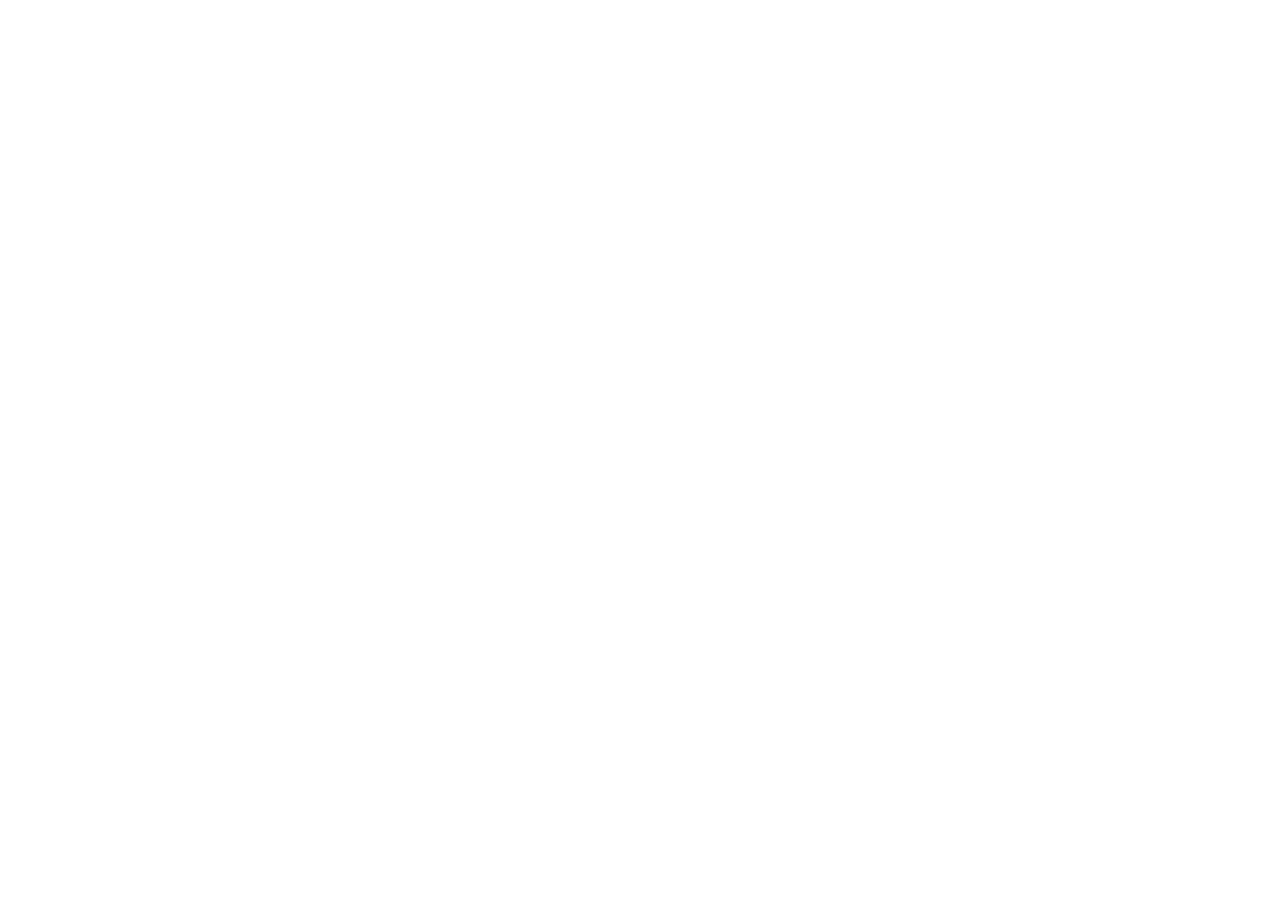
==== views/institucional.html @ dc15b399 "intitucional" ====
<!DOCTYPE html>
<html lang="en">
<head>
    <meta charset="UTF-8">
    <meta name="viewport" content="width=device-width, initial-scale=1.0">
    <title>Document</title>
    <link rel="stylesheet" href="../assets/institucional/style_inst.css">
</head>
<body>
    
</body>
</html>
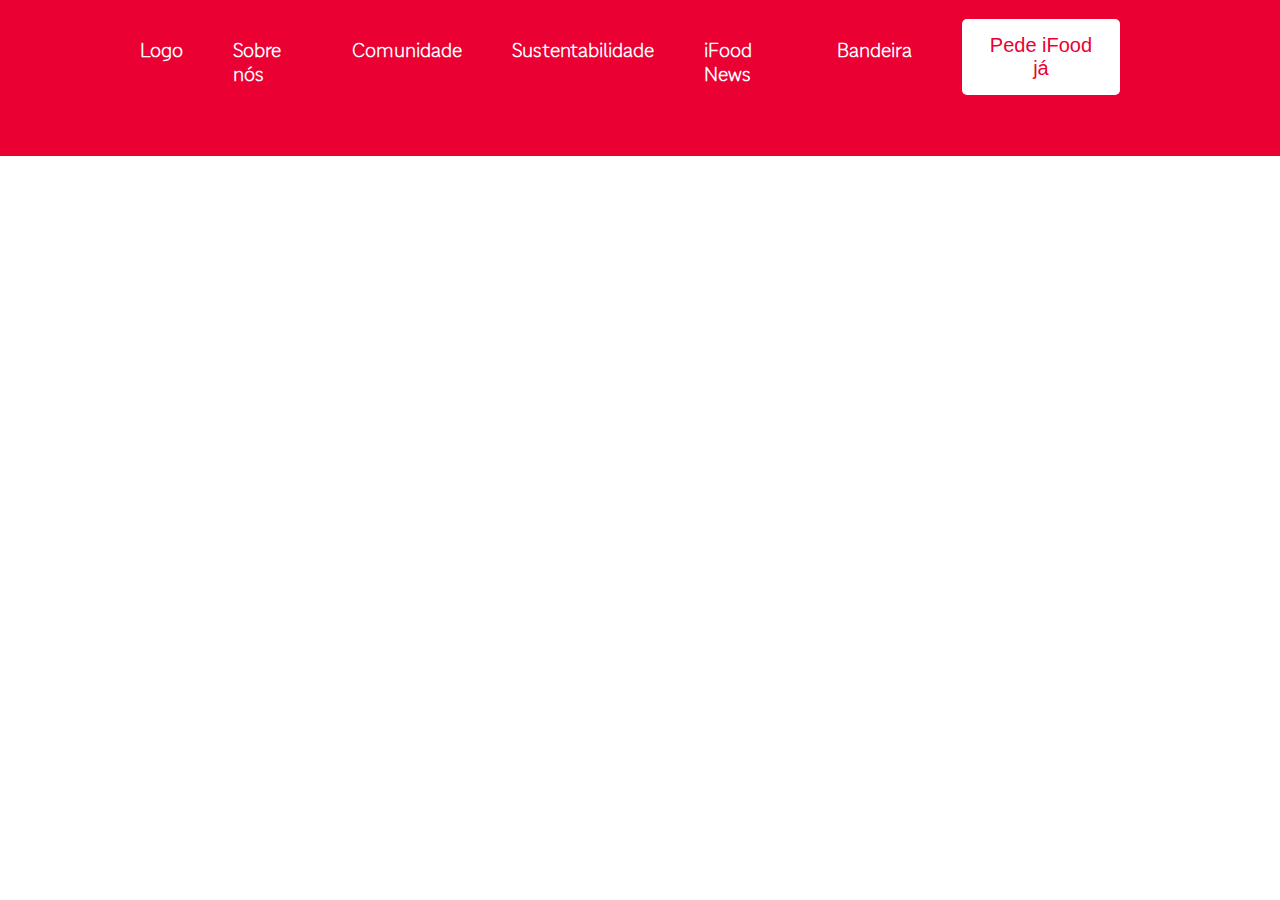
==== commit cc2f3b6a: "iniciando a página institucional" ====
--- a/views/institucional.html
+++ b/views/institucional.html
@@ -1,12 +1,43 @@
 <!DOCTYPE html>
 <html lang="en">
+
 <head>
     <meta charset="UTF-8">
     <meta name="viewport" content="width=device-width, initial-scale=1.0">
     <title>Document</title>
     <link rel="stylesheet" href="../assets/institucional/style_inst.css">
 </head>
+
 <body>
-    
+
+    <!--NAVBAR DA PÁGINA-->
+    <header>
+        <section>
+            <nav class="headerNavBar">
+                <div class="">
+                    <ul class="navbarLista">
+                        <li class="itens">Logo</li>
+                        <li class="itens">Sobre nós</li>
+                        <li class="itens">Comunidade</li>
+                        <li class="itens">Sustentabilidade</li>
+                        <li class="itens">iFood News</li>
+                        <li class="itens">Bandeira</li>
+                    </ul>
+                </div>
+                <div class="divBtnIfood">
+                    <button class="btnIfood">Pede iFood já</button>
+                </div>
+            </nav>
+        </section>
+    </header>
+
+    <!--CORPO PRINCIPAL DO SITE-->
+    <main>
+        <section>
+            
+        </section>
+    </main>
+
 </body>
+
 </html>--- a/assets/institucional/style_inst.css
+++ b/assets/institucional/style_inst.css
@@ -0,0 +1,56 @@
+body{
+    margin: 0;
+}
+
+.navbarLista{
+    display: flex;
+    margin-left: 90px;
+    margin-top: 4%;
+    font-family: 'fonteNav';
+    font-weight: bold;
+}
+
+.headerNavBar{
+    background-color: #eb0033;
+    padding: 0px 10px 50px 10px;
+}
+
+nav{
+    display: flex;
+    justify-content: space-between;
+    color: white;
+    font-size: 20px;
+}
+
+li{
+    list-style: none;
+}
+
+.itens{
+    margin-right: 50px;
+}
+
+.divBtnIfood{
+    margin-top: 1.5%;
+    margin-right: 150px;
+}
+
+.btnIfood{
+    padding: 15px 20px 15px 20px;
+    color: #eb0033;
+    background-color: white;
+    font-size: 20px;
+    border: none;
+    border-radius: 5px;
+    transition: 0.5s;
+}
+
+.btnIfood:hover{
+    background-color: #f78da7;
+    cursor: pointer;
+}
+
+@font-face {
+    font-family: 'fonteNav';
+    src: url('../fonts/iFoodRCTextos-Thin.ttf') format('woff2')
+}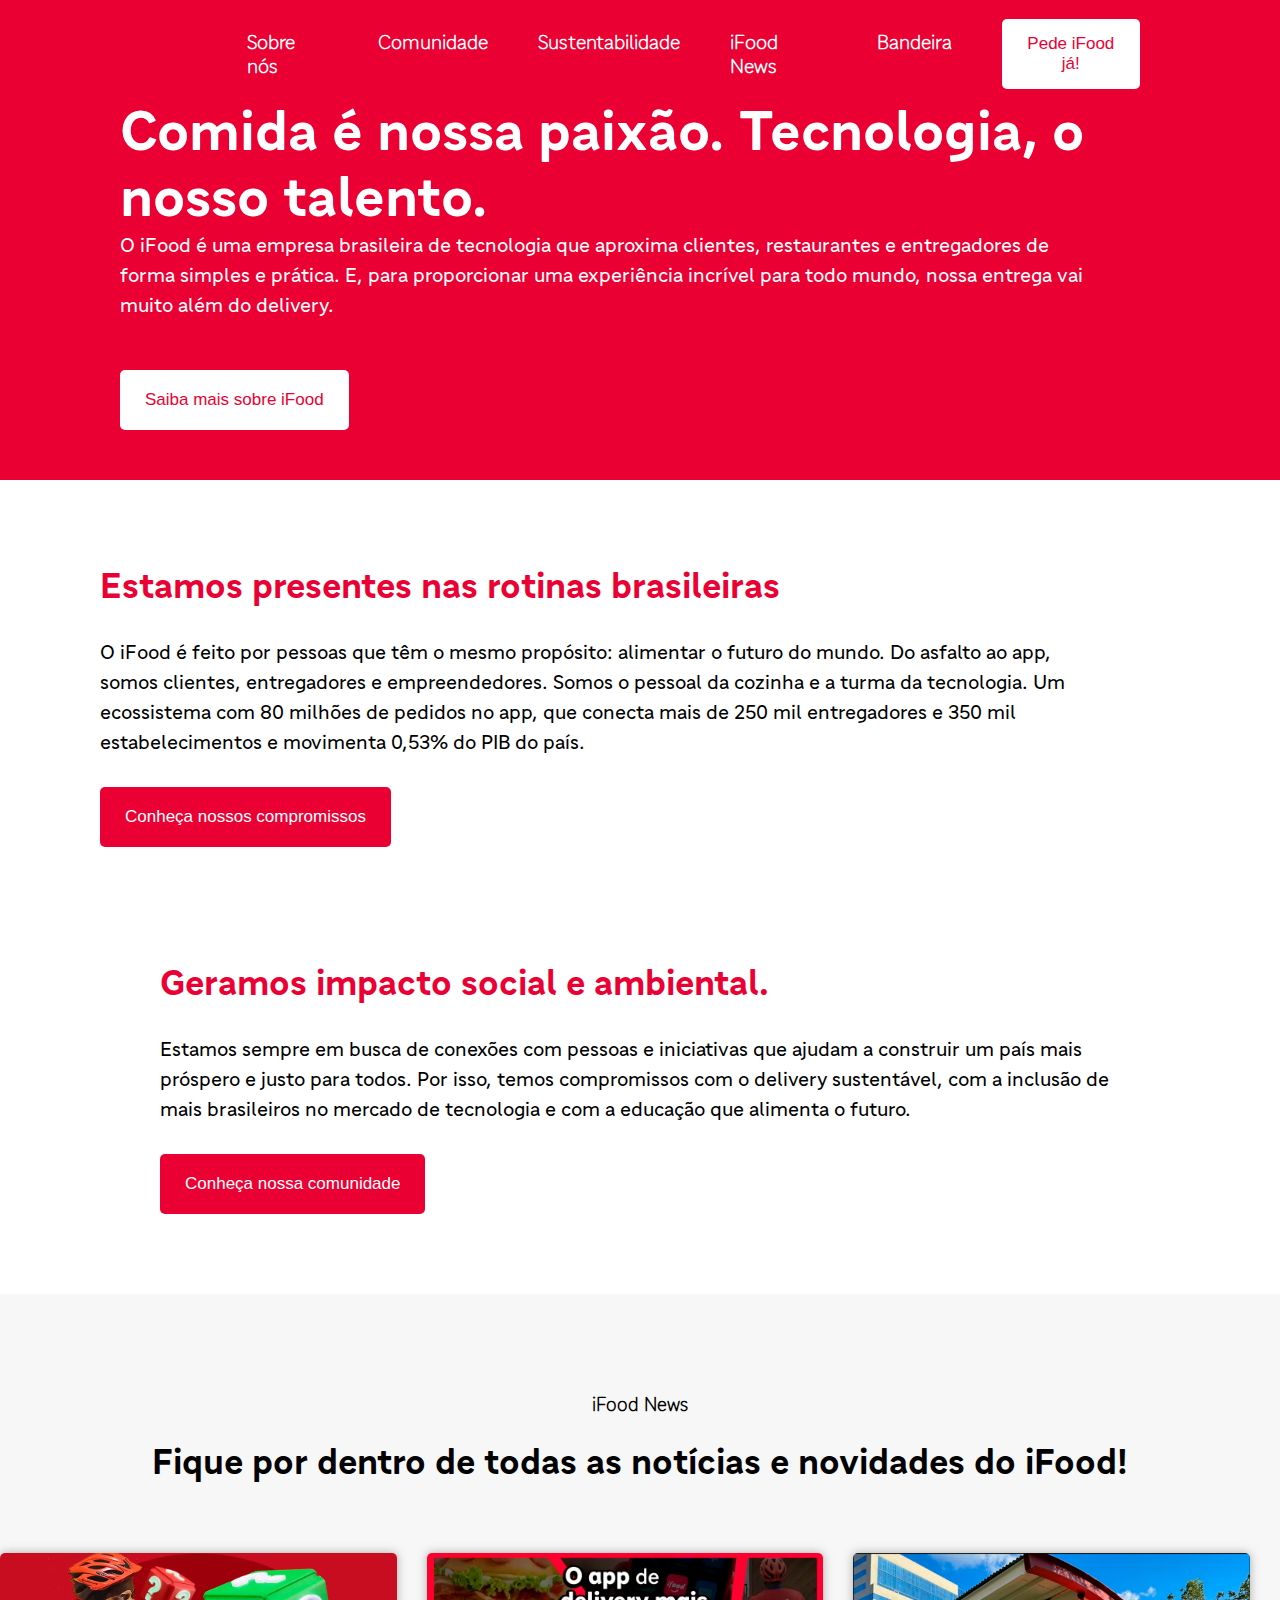
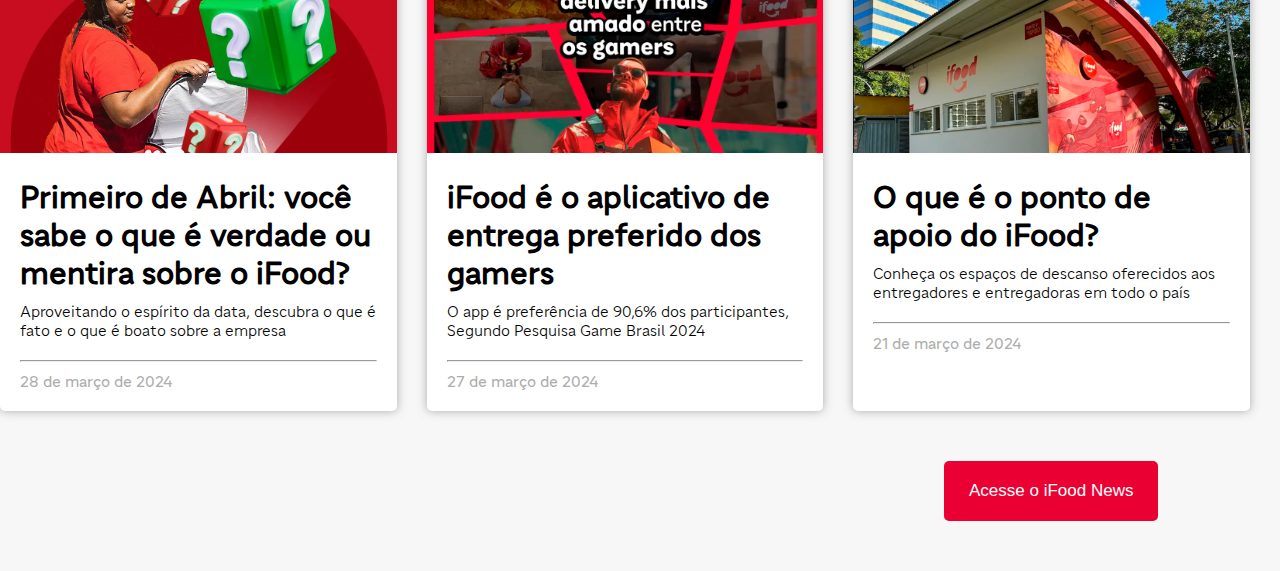
==== commit f4333a26: "site institucional quase pronto" ====
--- a/views/institucional.html
+++ b/views/institucional.html
@@ -1,5 +1,5 @@
 <!DOCTYPE html>
-<html lang="en">
+<html lang="pt-br">
 
 <head>
     <meta charset="UTF-8">
@@ -16,16 +16,18 @@
             <nav class="headerNavBar">
                 <div class="">
                     <ul class="navbarLista">
-                        <li class="itens">Logo</li>
-                        <li class="itens">Sobre nós</li>
-                        <li class="itens">Comunidade</li>
-                        <li class="itens">Sustentabilidade</li>
-                        <li class="itens">iFood News</li>
-                        <li class="itens">Bandeira</li>
+                        <li class="itens logo"><img
+                                src="https://institucional.ifood.com.br/wp-content/uploads/2023/09/logoifoodbrancoAtivo-1.svg"
+                                alt=""></a></li>
+                        <li class="itens d-none_celular">Sobre nós</li>
+                        <li class="itens d-none_celular">Comunidade</li>
+                        <li class="itens d-none_celular">Sustentabilidade</li>
+                        <li class="itens d-none_celular">iFood News</li>
+                        <li class="itens d-none_celular">Bandeira</li>
                     </ul>
                 </div>
                 <div class="divBtnIfood">
-                    <button class="btnIfood">Pede iFood já</button>
+                    <button class="btnIfood">Pede iFood já!</button>
                 </div>
             </nav>
         </section>
@@ -33,11 +35,221 @@
 
     <!--CORPO PRINCIPAL DO SITE-->
     <main>
-        <section>
-            
-        </section>
+
+        <section style="background-color: #eb0033;">
+            <div class="primeiraDivMain d-none_celular">
+                <div class="divTitulosMain">
+                    <div>
+                        <h1 class="TituloMain" style="margin: 0;">Comida é nossa paixão. Tecnologia, o nosso
+                            talento.</h1>
+                    </div>
+                    <div style="margin-bottom: 50px;">
+                        <p class="descricaoPrimeiroTitulo" style="margin: 0;">O iFood é uma empresa brasileira de
+                            tecnologia que aproxima clientes, restaurantes e
+                            entregadores de forma simples e prática. E, para proporcionar uma experiência incrível
+                            para
+                            todo mundo, nossa entrega vai muito além do delivery.</p>
+                    </div>
+                    <div style="margin-bottom: 50px;">
+                        <button class="btnSaibaMais">Saiba mais sobre iFood</button>
+                    </div>
+                </div>
+                <div>
+                    <img src="https://institucional.ifood.com.br/wp-content/uploads/2023/10/hero_home2.webp" alt="">
+                </div>
+            </div>
+
+            <!--abaixo exibe só para celular-->
+            <div class="block-cel d-none-desktop">
+                <div class="primeiraDivMain">
+                    <div>
+                        <img class="img-cel"" src="
+                            https://institucional.ifood.com.br/wp-content/uploads/2023/10/hero_home2.webp" alt="">
+                    </div>
+                    <div class="divTitulosMain">
+                        <div>
+                            <h1 class="TituloMain" style="margin: 0; margin-bottom: 50px;">Comida é nossa paixão.
+                                Tecnologia, o nosso
+                                talento.</h1>
+                        </div>
+                        <div>
+                            <div cl style="margin-bottom: 50px;">
+                                <p class="descricaoPrimeiroTitulo" style="margin: 0;">O iFood é uma empresa
+                                    brasileira de
+                                    tecnologia que aproxima clientes, restaurantes e
+                                    entregadores de forma simples e prática. E, para proporcionar uma experiência
+                                    incrível
+                                    para
+                                    todo mundo, nossa entrega vai muito além do delivery.</p>
+                            </div>
+                            <div style="margin-bottom: 50px;">
+                                <button class="btnSaibaMais">Saiba mais sobre iFood</button>
+                            </div>
+                        </div>
+                    </div>
+                </div>
+            </div>
+            <!--acima exibe só para celular-->
+        </section>
+
+        <section>
+            <div class="d-none_celular">
+                <div class="segundaDivMain">
+                    <div class="divSegundoTitulosMain">
+                        <div>
+                            <h1 class="segundoTituloMain" style="margin: 0;">Estamos presentes nas rotinas
+                                brasileiras
+                            </h1>
+                        </div>
+                        <div style="margin-bottom: 30px;  margin-top: 30px;">
+                            <p class="descricaoSegundoTitulo" style="margin: 0;">O iFood é feito por pessoas que têm
+                                o
+                                mesmo
+                                propósito: alimentar o futuro do mundo. Do asfalto ao app, somos clientes,
+                                entregadores
+                                e
+                                empreendedores. Somos o pessoal da cozinha e a turma da tecnologia. Um ecossistema
+                                com
+                                80
+                                milhões de pedidos no app, que conecta mais de 250 mil entregadores e 350 mil
+                                estabelecimentos e movimenta 0,53% do PIB do país.</p>
+                        </div>
+                        <div style="margin-bottom: 30px;">
+                            <button class="btncomunidade">Conheça nossos compromissos</button>
+                        </div>
+                    </div>
+                    <div>
+                        <img class="imgSection"
+                            src="https://institucional.ifood.com.br/wp-content/uploads/2023/10/ao_redordamesa2.webp"
+                            alt="">
+                    </div>
+                </div>
+            </div>
+
+            <!--Abaixo será mostrado no celular-->
+            <div class="segundaDivMain d-none-desktop">
+                <div class="divSegundoTitulosMain">
+                    <div style="margin: 0;">
+                        <img class="imgSection"
+                            src="https://institucional.ifood.com.br/wp-content/uploads/2023/10/ao_redordamesa2.webp"
+                            alt="">
+                    </div>
+                    <div>
+                        <h1 class="segundoTituloMain" style="margin: 0;">Estamos presentes nas rotinas brasileiras
+                        </h1>
+                    </div>
+                    <div style="margin-bottom: 30px;  margin-top: 30px;">
+                        <p class="descricaoSegundoTitulo" style="margin: 0;">O iFood é feito por pessoas que têm o
+                            mesmo
+                            propósito: alimentar o futuro do mundo. Do asfalto ao app, somos clientes, entregadores
+                            e
+                            empreendedores. Somos o pessoal da cozinha e a turma da tecnologia. Um ecossistema com
+                            80
+                            milhões de pedidos no app, que conecta mais de 250 mil entregadores e 350 mil
+                            estabelecimentos e movimenta 0,53% do PIB do país.</p>
+                    </div>
+                    <div>
+                        <button class="btncomunidade">Conheça nossos compromissos</button>
+                    </div>
+                </div>
+            </div>
+
+            <!--acima será mostrado no celular-->
+        </section>
+
+        <section>
+            <div class="segundaDivMain">
+                <div>
+                    <img class="imgSection"
+                        src="https://institucional.ifood.com.br/wp-content/uploads/2023/10/deliverysustentavel2.webp"
+                        alt="">
+                </div>
+                <div class="divTerceiroTitulosMain">
+                    <div>
+                        <h1 class="segundoTituloMain" style="margin: 0;">Geramos impacto social
+                            e ambiental.</h1>
+                    </div>
+                    <div style="margin-bottom: 30px;  margin-top: 30px;">
+                        <p class="descricaoSegundoTitulo" style="margin: 0;">Estamos sempre em busca de conexões com
+                            pessoas e iniciativas que ajudam a construir um país mais próspero e justo para todos.
+                            Por
+                            isso, temos compromissos com o delivery sustentável, com a inclusão de mais brasileiros
+                            no
+                            mercado de tecnologia e com a educação que alimenta o futuro.</p>
+                    </div>
+                    <div style="margin-bottom: 30px;">
+                        <button class="btncomunidade">Conheça nossa comunidade</button>
+                    </div>
+                </div>
+            </div>
+        </section>
+
+        <section>
+            <div class="quartaDivMain">
+                <h3 class="ifoodNews" style="margin: 0;">iFood News</h3>
+                <div style="margin-top: 25px;">
+                    <h1 class="quartoTituloMain">Fique por dentro de todas as notícias e novidades do iFood!</h1>
+                </div>
+                <div class="cards">
+                    <div class="card1">
+                        <div>
+                            <div class="imgCard1">
+
+                            </div>
+                            <div class="descricaoCard">
+                                <h1 class="tituloCard">Primeiro de Abril: você sabe o que é verdade ou mentira sobre
+                                    o
+                                    iFood?</h1>
+                                <p class="descricao">Aproveitando o espírito da data, descubra o que é fato e o que
+                                    é
+                                    boato sobre a empresa</p>
+                                <hr>
+                                <p class="data">28 de março de 2024</p>
+                            </div>
+                        </div>
+                    </div>
+                    <div class="card2">
+                        <div>
+                            <div class="imgCard2">
+
+                            </div>
+                            <div class="descricaoCard">
+                                <h1 class="tituloCard">iFood é o aplicativo de entrega preferido dos gamers</h1>
+                                <p class="descricao">O app é preferência de 90,6% dos participantes, Segundo
+                                    Pesquisa
+                                    Game Brasil 2024</p>
+                                <hr>
+                                <p class="data">27 de março de 2024</p>
+                            </div>
+                        </div>
+                    </div>
+                    <div class="card3">
+                        <div class="coluna">
+                            <div class="imgCard3">
+
+                            </div>
+                            <div class="descricaoCard">
+                                <h1 class="tituloCard">O que é o ponto de apoio do iFood?</h1>
+                                <p class="descricao">Conheça os espaços de descanso oferecidos aos entregadores e
+                                    entregadoras em todo o país</p>
+                                <hr>
+                                <p class="data">21 de março de 2024</p>
+                            </div>
+                        </div>
+                    </div>
+                </div>
+                <div class="divBtnCard">
+                    <button class="btncomunidade">Acesse o iFood News</button>
+                </div>
+            </div>
+        </section>
+
     </main>
 
+    <footer>
+
+    </footer>
+
 </body>
 
 </html>--- a/assets/institucional/style_inst.css
+++ b/assets/institucional/style_inst.css
@@ -1,18 +1,19 @@
 body{
     margin: 0;
-}
-
+    box-sizing: border-box;
+}
+    
 .navbarLista{
     display: flex;
-    margin-left: 90px;
-    margin-top: 4%;
-    font-family: 'fonteNav';
+    margin-left: 80px;
+    margin-top: 3%;
+    font-family: 'fonteThin';
     font-weight: bold;
 }
 
 .headerNavBar{
     background-color: #eb0033;
-    padding: 0px 10px 50px 10px;
+    padding: 0px 10px 0px 0px;
 }
 
 nav{
@@ -30,16 +31,20 @@
     margin-right: 50px;
 }
 
+.logo{
+    width: 80px;
+}
+
 .divBtnIfood{
     margin-top: 1.5%;
-    margin-right: 150px;
+    margin-right: 130px;
 }
 
 .btnIfood{
-    padding: 15px 20px 15px 20px;
+    padding: 15px 15px 15px 15px;
     color: #eb0033;
     background-color: white;
-    font-size: 20px;
+    font-size: 17px;
     border: none;
     border-radius: 5px;
     transition: 0.5s;
@@ -50,7 +55,279 @@
     cursor: pointer;
 }
 
+.primeiraDivMain{
+    margin-left: 120px;
+    margin-right: 120px;
+    display: flex;
+}
+
+.divTitulosMain{
+    display: flex;
+    flex-direction: column;
+    padding: 0px 60px 0px 0px;
+    color: white;
+    justify-content: space-around;
+}
+
+.TituloMain{
+    font-size: 55px;
+    font-family: 'fontExtraBold';
+}
+
+.descricaoPrimeiroTitulo{
+    font-size: 20px;
+    font-family: 'fontRegular';
+    line-height: 30px;
+}
+
+.btnSaibaMais{
+    padding: 20px 25px 20px 25px;
+    color: #eb0033;
+    background-color: white;
+    font-size: 17px;
+    border: none;
+    border-radius: 5px;
+    transition: 0.5s;
+}
+
+.btnSaibaMais:hover{
+    background-color: #f78da7;
+    cursor: pointer;
+}
+
+.segundaDivMain{
+    display: flex;
+    margin: 85px 120px 50px 100px;
+}
+
+.divSegundoTitulosMain{
+    display: flex;
+    flex-direction: column;
+    padding: 0px 60px 0px 0px;
+    color: black;
+    justify-content: space-around;
+}
+
+.segundoTituloMain{
+    color: #eb0033;
+    font-size: 35px;
+    font-family: 'fontExtraBold';
+}
+
+.descricaoSegundoTitulo{
+    font-size: 20px;
+    font-family: 'fontRegular';
+    line-height: 30px;
+}
+
+.btncomunidade{
+    padding: 20px 25px 20px 25px;
+    color: white;
+    background-color: #eb0033;
+    font-size: 17px;
+    border: none;
+    border-radius: 5px;
+    transition: 0.5s;
+}
+
+.btncomunidade:hover{
+    background-color: #f55b82;
+    cursor: pointer;
+}
+
+.imgSection{
+    border-radius: 15px;
+}
+
+.divTerceiroTitulosMain{
+    display: flex;
+    flex-direction: column;
+    padding: 0px 20px 0px 60px;
+    color: black;
+    justify-content: space-around;
+}
+
+.quartaDivMain{
+    background-color: #f7f7f7;
+    padding: 100px 0px 50px 0px;
+}
+
+.ifoodNews{
+    margin: 0;
+    text-align: center;
+    font-family: 'fonteThin';
+}
+
+.quartoTituloMain{
+    font-size: 35px;
+    font-family: 'fontExtraBold';
+    text-align: center;
+    margin: 0;
+}
+
+.cards{
+    display: flex;
+    justify-content: center;
+}
+
+.card1, .card2, .card3{
+    width: 400px;
+    margin-top: 70px;
+    margin-right: 30px;
+    border-radius: 5px;
+    padding: 0px;
+    background-color: white;
+    box-shadow: 0 0 10px rgba(95, 94, 94, 0.5);
+}
+
+.imgCard1{
+    padding: 100px 0px 100px 0px;
+    background-image: url("./img/ifood-mentiraxverdade.webp");
+    background-size: 100%;
+    background-repeat: no-repeat;
+    border-radius: 5px 5px 0px 0px;
+    border: none;
+}
+.imgCard2{
+    padding: 100px 0px 100px 0px;
+    background-image: url("./img/gamers_ifood_portal-1024x576.webp");
+    background-size: 100%;
+    background-repeat: no-repeat;
+    border-radius: 5px 5px 0px 0px;
+    border: none;
+}
+.imgCard3{
+    padding: 100px 0px 100px 0px;
+    background-image: url("./img/card1.png");
+    background-size: 100%;
+    background-repeat: no-repeat;
+    border-radius: 5px 5px 0px 0px;
+    border: none;
+}
+
+.descricaoCard{
+    padding: 20px;
+}
+
+.tituloCard{
+    font-family: 'fontRegular';
+    margin: 5px 0px 10px 0px;
+}
+
+.descricao{
+    font-family: 'fontLight';
+    margin: 0px 0px 20px 0px;
+}
+
+.divData{
+    margin-top: 50px;
+}
+
+.data{
+    color: #adadad;
+    font-family: 'fontRegular';
+    margin: 10px 0 0 0;
+}
+
+.divBtnCard{
+    display: flex;
+    justify-content: end;
+    margin: 50px 9.5% 0 0;
+}
+
+.d-none-desktop{
+    display: none;
+}
+
+@media screen and (max-width: 991px){
+
+    body{
+        box-sizing: border-box;
+    }
+
+    .d-none_celular{
+        display: none;
+    }
+
+    .block-cel{
+        display: block;
+    }
+
+    .navbarLista{
+        margin: 0;
+    }
+
+    .primeiraDivMain{
+        flex-direction: column;
+        padding: 0;
+        margin: 0 5% 0 5%;
+    }
+
+    .segundaDivMain{
+        margin: 50px 0 0 0;
+        padding: 20px;
+        text-align: center;
+    }
+
+    .segundoTituloMain{
+        margin-top: 50px !important;
+    }
+
+    .divSegundoTitulosMain{
+        padding: 0;
+    }
+
+    .headerNavBar, main{
+        width: 100%;
+    }
+
+    .headerNavBar{
+        padding: 10px 0px 0 0;
+        display: flex;
+        justify-content: space-between;
+    }
+
+    .divBtnIfood{
+        margin: 0 5%;
+    }
+
+    .segundaDivMain{
+        display: flex;
+        justify-content: center;
+        flex-direction: column;
+    }
+
+    .logo{
+        margin-top: 10%;
+    }
+
+    .img-cel, .imgSection{
+        width: 100%;
+    }
+
+    .divTitulosMain{
+        flex-direction: column;
+        text-align: center;
+    }
+
+}
+
 @font-face {
-    font-family: 'fonteNav';
-    src: url('../fonts/iFoodRCTextos-Thin.ttf') format('woff2')
+    font-family: 'fonteThin';
+    src: url('../fonts/iFoodRCTextos-Thin.ttf') format('woff2');
+}
+
+@font-face {
+    font-family: 'fontExtraBold';
+    src: url('../fonts/iFoodRCTextos-Bold.ttf') format('woff2');
+}
+
+@font-face {
+    font-family: 'fontRegular';
+    src: url('../fonts/iFoodRCTextos-Regular.ttf') format('woff2');
+}
+
+@font-face {
+    font-family: 'fontLight';
+    src: url('../fonts/iFoodRCTextos-Light.ttf') format('woff2');
 }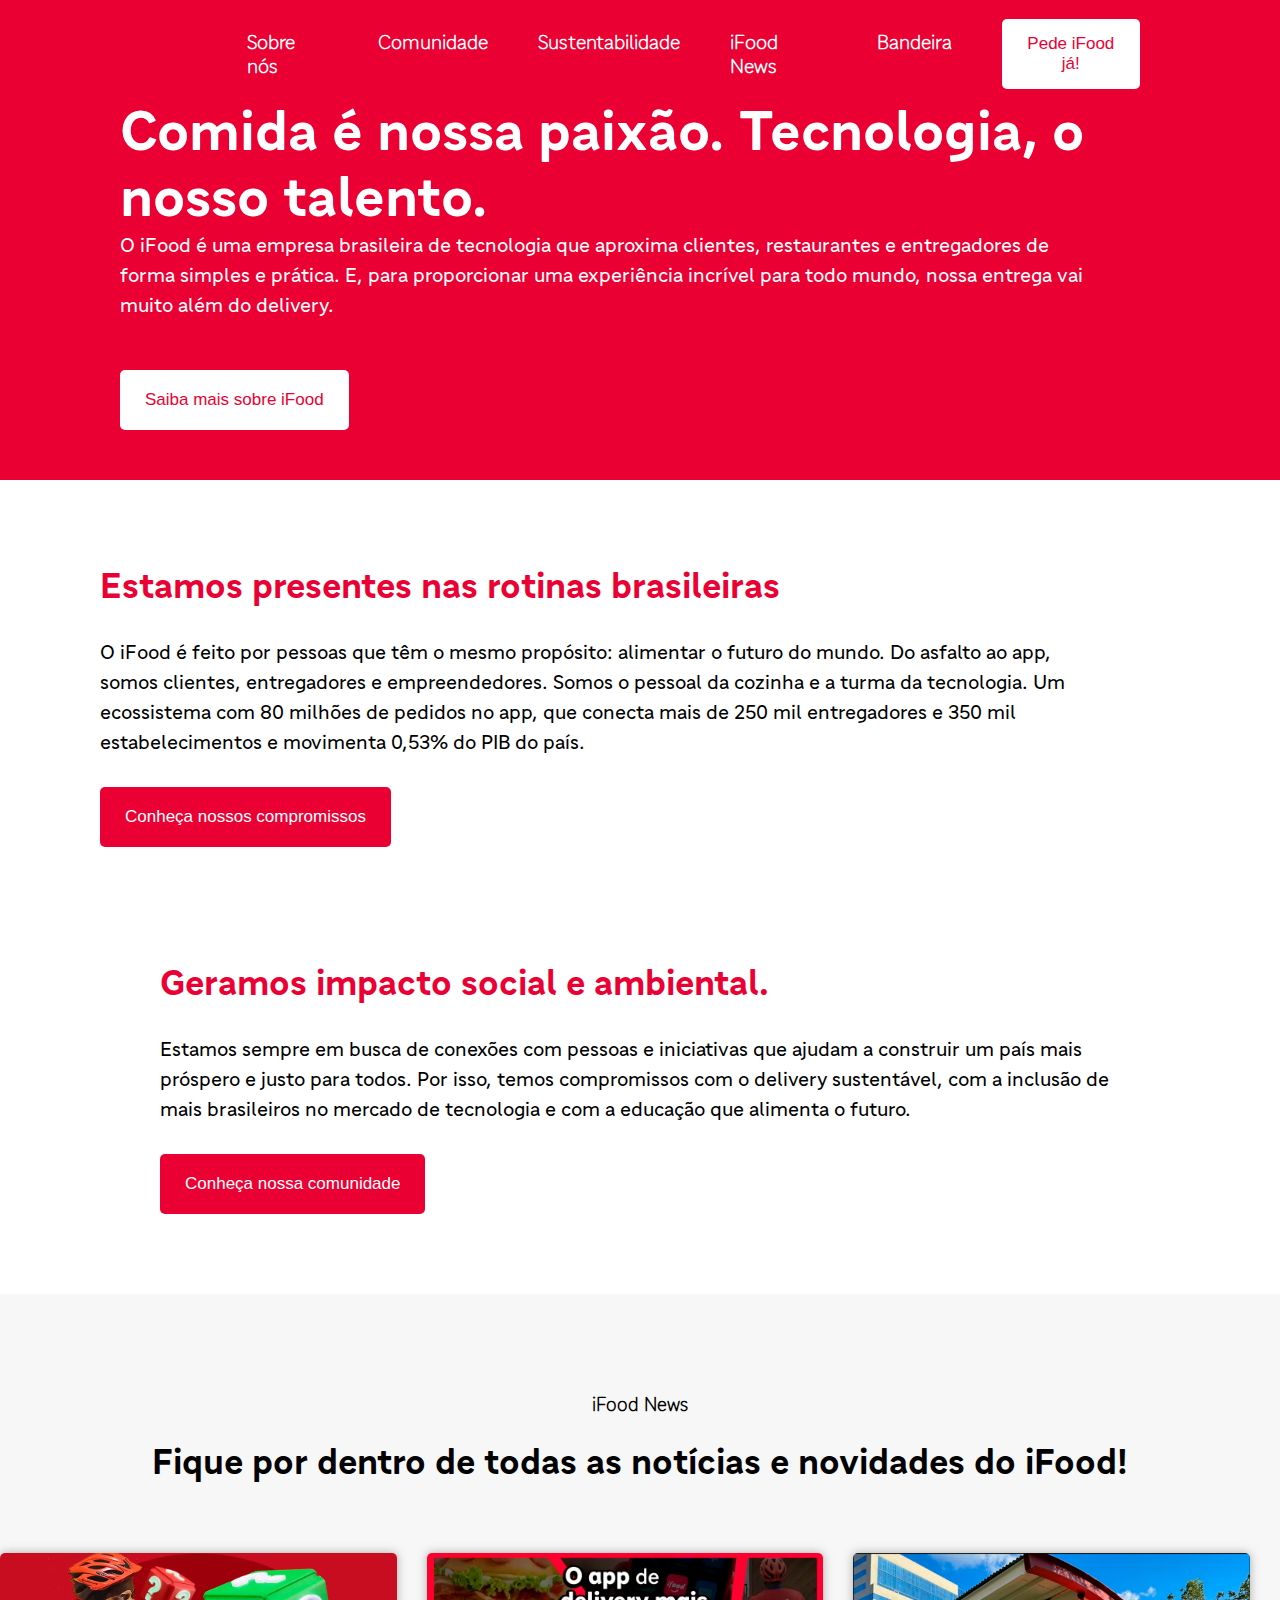
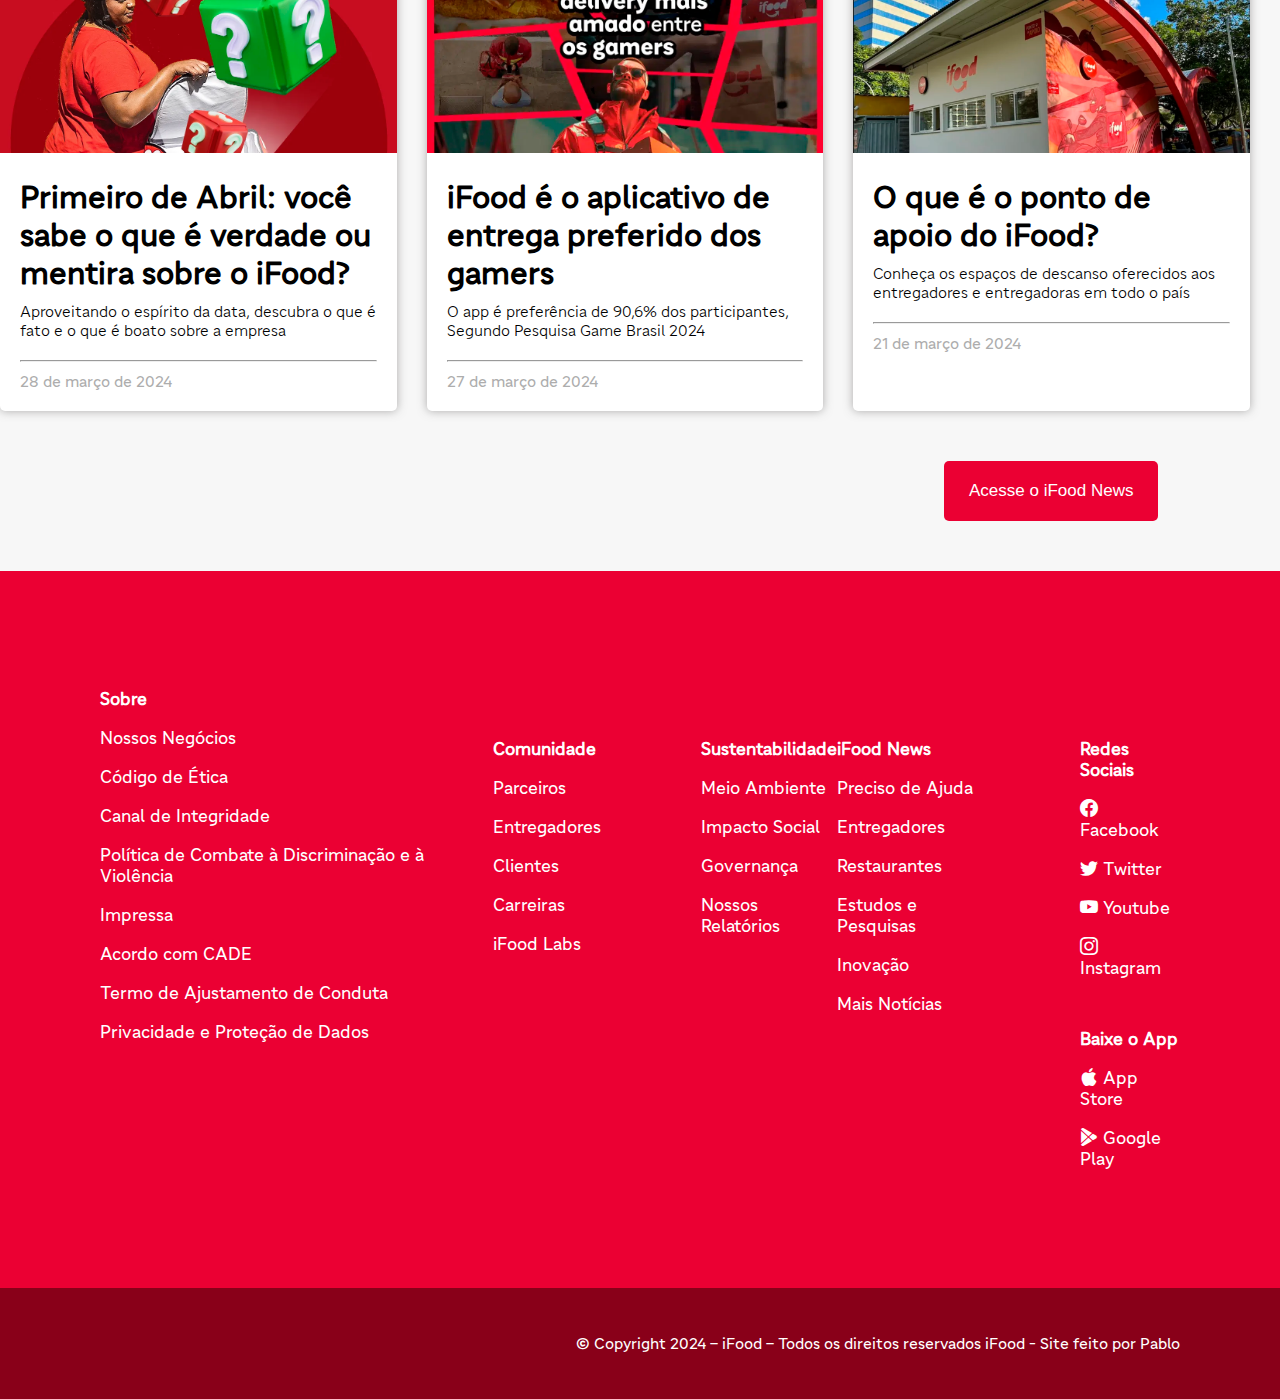
==== commit 428994b3: "institucional finalizado" ====
--- a/views/institucional.html
+++ b/views/institucional.html
@@ -4,8 +4,9 @@
 <head>
     <meta charset="UTF-8">
     <meta name="viewport" content="width=device-width, initial-scale=1.0">
-    <title>Document</title>
+    <title>Institucional</title>
     <link rel="stylesheet" href="../assets/institucional/style_inst.css">
+    <link rel="stylesheet" href="https://cdn.jsdelivr.net/npm/bootstrap-icons@1.11.3/font/bootstrap-icons.min.css">
 </head>
 
 <body>
@@ -243,11 +244,71 @@
                 </div>
             </div>
         </section>
-
     </main>
 
     <footer>
-
+        <section>
+            <div class="divFooter">
+                <div class="sobre">
+                    <p class="p-footer" style="font-weight: bold;">Sobre</p>
+                    <p class="p-footer">Nossos Negócios</p>
+                    <p class="p-footer">Código de Ética</p>
+                    <p class="p-footer">Canal de Integridade</p>
+                    <p class="p-footer">Política de Combate à Discriminação e à Violência</p>
+                    <p class="p-footer">Impressa</p>
+                    <p class="p-footer">Acordo com CADE</p>
+                    <p class="p-footer">Termo de Ajustamento de Conduta</p>
+                    <p class="p-footer">Privacidade e Proteção de Dados</p>
+                </div>
+                <div class="comunidade" style="margin-top: 50px;">
+                    <div style="margin-right: 100px">
+                        <p class="p-footer" style="font-weight: bold;">Comunidade</p>
+                        <p class="p-footer">Parceiros</p>
+                        <p class="p-footer">Entregadores</p>
+                        <p class="p-footer">Clientes</p>
+                        <p class="p-footer">Carreiras</p>
+                        <p class="p-footer">iFood Labs</p>
+                    </div>
+
+                    <div>
+                        <p class="p-footer" style="font-weight: bold;">Sustentabilidade</p>
+                        <p class="p-footer">Meio Ambiente</p>
+                        <p class="p-footer">Impacto Social</p>
+                        <p class="p-footer">Governança</p>
+                        <p class="p-footer">Nossos Relatórios</p>
+                    </div>
+                </div>
+                <div class="ajuda" style="margin-top: 50px;">
+                    <div style="margin-right: 100px">
+                        <p class="p-footer" style="font-weight: bold;">iFood News</p>
+                        <p class="p-footer">Preciso de Ajuda</p>
+                        <p class="p-footer">Entregadores</p>
+                        <p class="p-footer">Restaurantes</p>
+                        <p class="p-footer">Estudos e Pesquisas</p>
+                        <p class="p-footer">Inovação</p>
+                        <p class="p-footer">Mais Notícias</p>
+                    </div>
+
+                    <div>
+                        <p class="p-footer" style="font-weight: bold;">Redes Sociais</p>
+                        <p class="p-footer"><i style="margin-right: 5%;" class="bi bi-facebook"></i>Facebook</p>
+                        <p class="p-footer"><i style="margin-right: 5%;" class="bi bi-twitter"></i>Twitter</p>
+                        <p class="p-footer"><i style="margin-right: 5%;" class="bi bi-youtube"></i>Youtube</p>
+                        <p class="p-footer"><i style="margin-right: 5%;" class="bi bi-instagram"></i>Instagram</p>
+                        <p class="p-footer" style="font-weight: bold; margin-top: 50px;">Baixe o App</p>
+                        <p class="p-footer"><i style="margin-right: 5%;" class="bi bi-apple"></i>App Store</p>
+                        <p class="p-footer"><i style="margin-right: 5%;" class="bi bi-google-play"></i>Google Play</p>
+                    </div>
+                </div>
+            </div>
+        </section>
+
+        <section>
+            <div class="copy">
+                <img class="logo" src="https://institucional.ifood.com.br/wp-content/uploads/2023/09/logoifoodbrancoAtivo-1.svg" alt="">
+                <p>© Copyright 2024 – iFood – Todos os direitos reservados iFood - Site feito por Pablo</p>
+            </div>
+        </section>
     </footer>
 
 </body>
--- a/assets/institucional/style_inst.css
+++ b/assets/institucional/style_inst.css
@@ -239,6 +239,36 @@
     display: none;
 }
 
+.divFooter{
+    display: flex;
+    background-color: #eb0033;
+    color: white;
+    font-family: 'fontRegular';
+    padding: 100px;
+    justify-content: space-between;
+    font-size: 18px;
+}
+
+.ajuda, .comunidade{
+    display: flex;
+}
+
+.sobre{
+    padding-right: 30px;
+}
+
+.copy{
+    background-color: #890019;
+    padding: 30px 100px 30px 100px;
+    display: flex;
+    color: white;
+    font-family: 'fontRegular';
+}
+
+.copy>p{
+    margin-left: auto;
+}
+
 @media screen and (max-width: 991px){
 
     body{
@@ -269,12 +299,41 @@
         text-align: center;
     }
 
+    .TituloMain{
+        font-size: 35px;
+        margin-bottom: 20px !important;
+    }
+
+    .divTitulosMain{
+        padding: 0;
+    }
+
     .segundoTituloMain{
         margin-top: 50px !important;
     }
 
-    .divSegundoTitulosMain{
+    .divSegundoTitulosMain, .divTerceiroTitulosMain{
         padding: 0;
+    }
+
+    .quartaDivMain{
+        padding: 40px;
+    }
+
+    .cards{
+        align-items: center;
+        flex-direction: column;
+        margin: 0;
+    }
+
+    .card1, .card2, .card3{
+        margin: 20px;
+    }
+
+    .divBtnCard{
+        flex-direction: column;
+        align-items: center;
+        margin: 30px 0 10px 0;
     }
 
     .headerNavBar, main{
@@ -310,6 +369,26 @@
         text-align: center;
     }
 
+    .sobre, .ajuda, .comunidade{
+        line-height: 30px;
+    }
+
+    .divFooter{
+        flex-direction: column;
+        padding: 20px;
+    }
+
+    .p-footer{
+        margin: 5px;
+    }
+
+    .copy{
+        display: flex;
+        justify-content: center;
+        align-items: center;
+        text-align: center;
+        flex-direction: column;
+    }
 }
 
 @font-face {
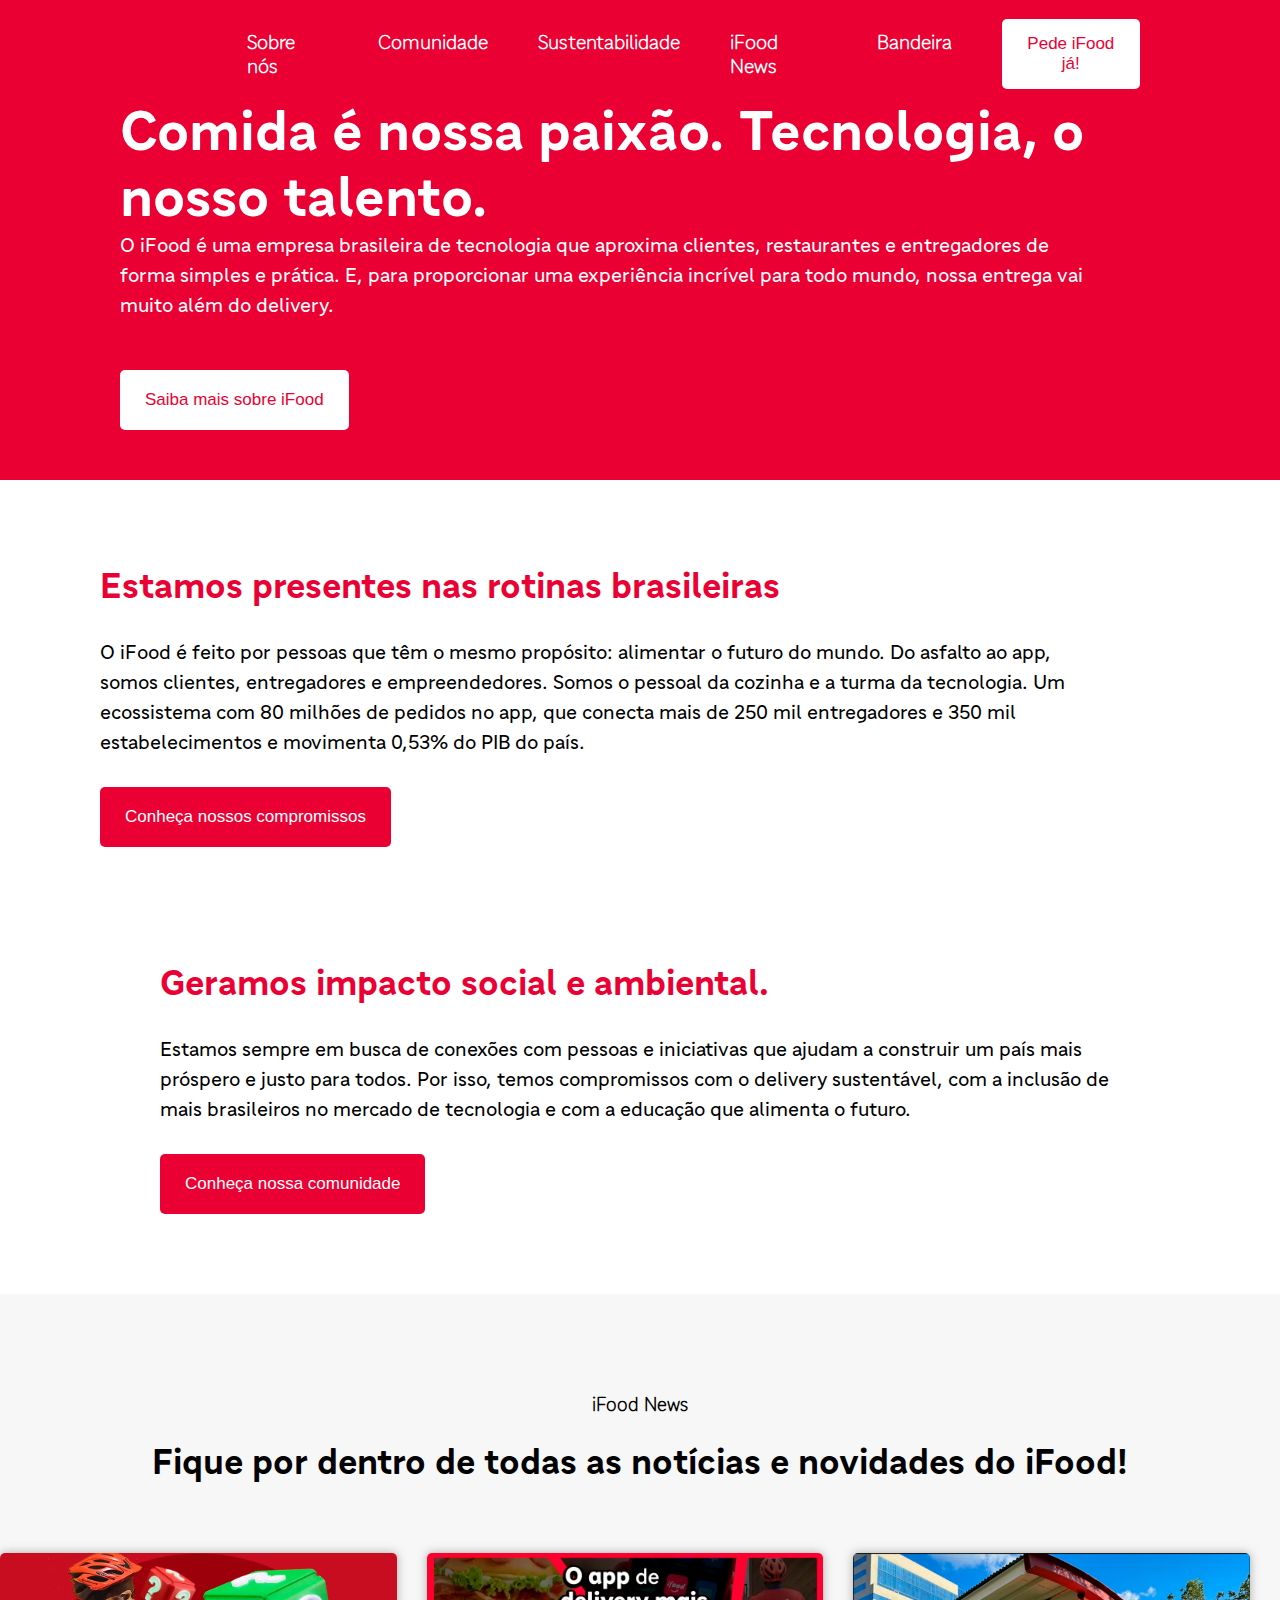
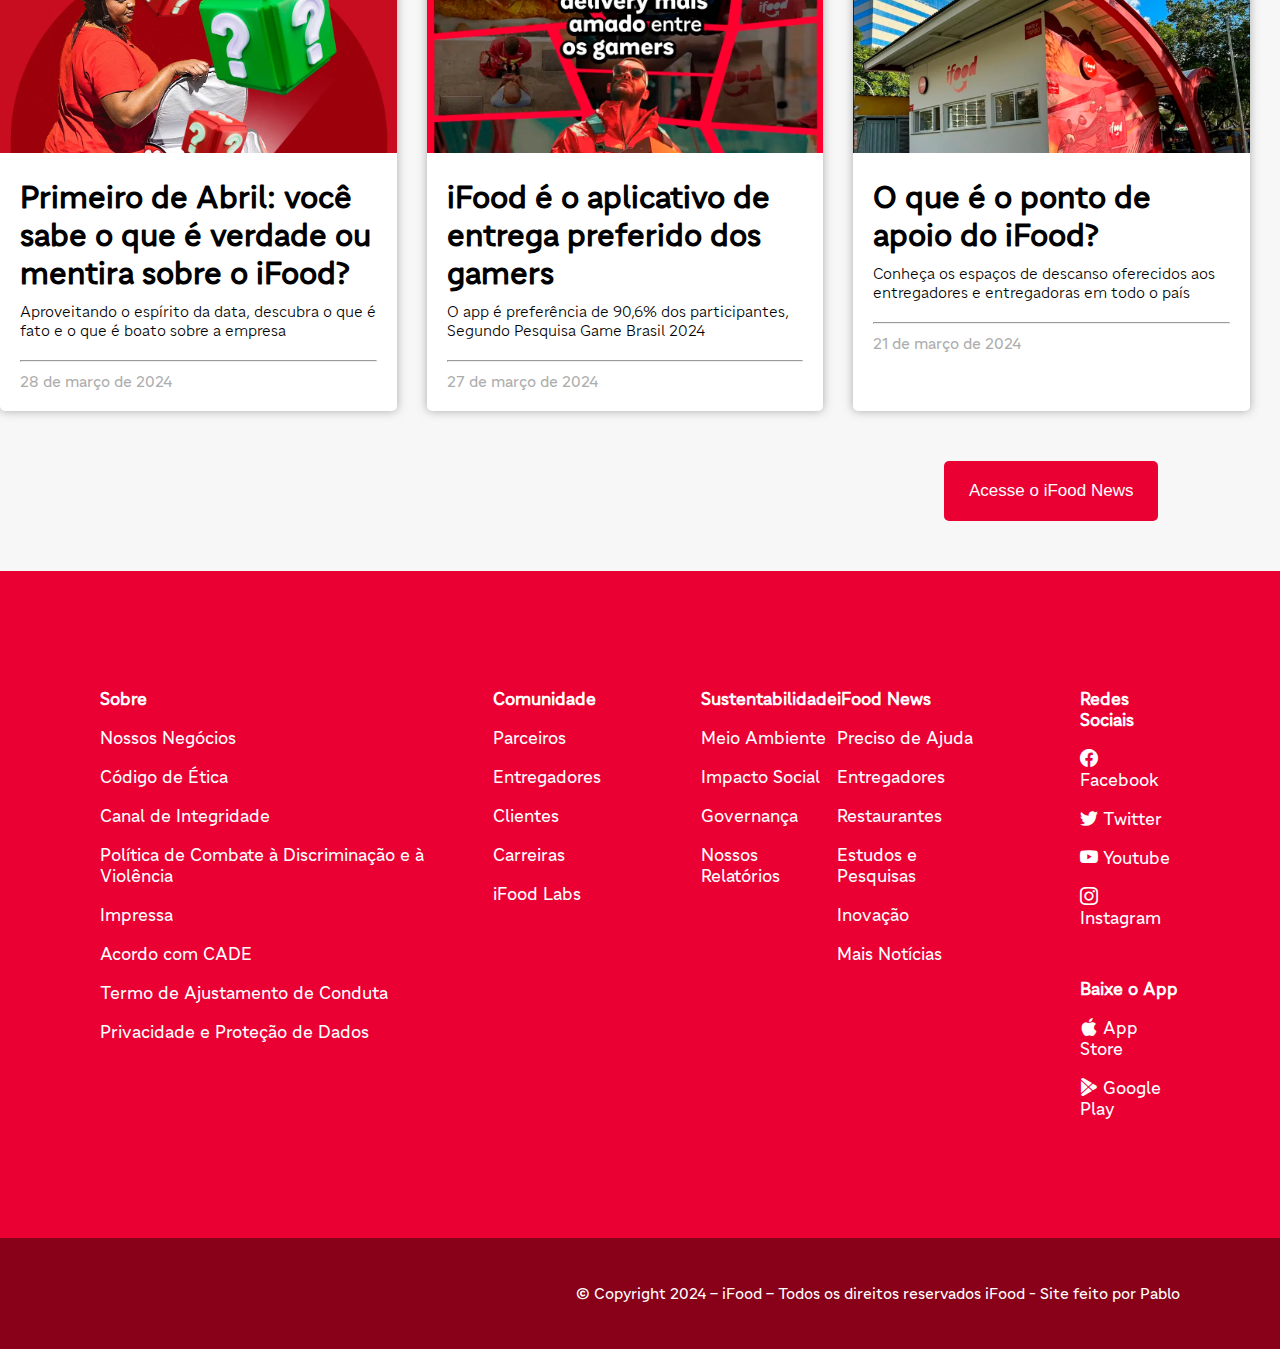
==== commit 4923b61b: "finalizado v2" ====
--- a/views/institucional.html
+++ b/views/institucional.html
@@ -260,7 +260,7 @@
                     <p class="p-footer">Termo de Ajustamento de Conduta</p>
                     <p class="p-footer">Privacidade e Proteção de Dados</p>
                 </div>
-                <div class="comunidade" style="margin-top: 50px;">
+                <div class="comunidade">
                     <div style="margin-right: 100px">
                         <p class="p-footer" style="font-weight: bold;">Comunidade</p>
                         <p class="p-footer">Parceiros</p>
@@ -278,7 +278,7 @@
                         <p class="p-footer">Nossos Relatórios</p>
                     </div>
                 </div>
-                <div class="ajuda" style="margin-top: 50px;">
+                <div class="ajuda">
                     <div style="margin-right: 100px">
                         <p class="p-footer" style="font-weight: bold;">iFood News</p>
                         <p class="p-footer">Preciso de Ajuda</p>
--- a/assets/institucional/style_inst.css
+++ b/assets/institucional/style_inst.css
@@ -251,6 +251,7 @@
 
 .ajuda, .comunidade{
     display: flex;
+    margin-top: 0 !important;
 }
 
 .sobre{
@@ -327,7 +328,7 @@
     }
 
     .card1, .card2, .card3{
-        margin: 20px;
+        margin: 20px ;
     }
 
     .divBtnCard{
@@ -371,6 +372,10 @@
 
     .sobre, .ajuda, .comunidade{
         line-height: 30px;
+    }
+
+    .comunidade, .ajuda{
+        margin-top: 30px !important;
     }
 
     .divFooter{
